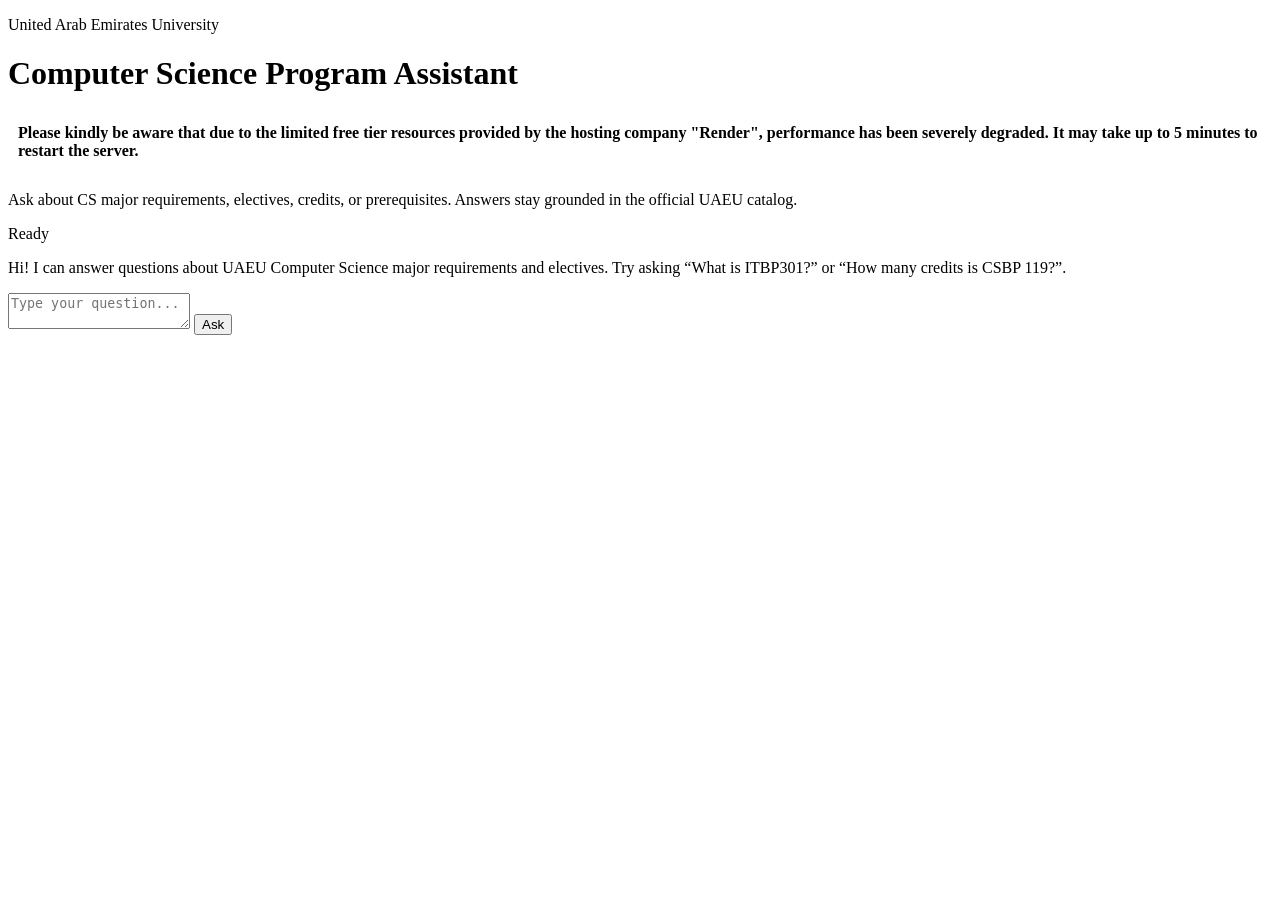
==== uaeu-cs-chatbot/uaeu_chatbot/web/index.html @ 113a8dc1 "Fix bug" ====
<!DOCTYPE html>
<html lang="en">

<head>
  <meta charset="UTF-8" />
  <meta name="viewport" content="width=device-width, initial-scale=1.0" />
  <title>UAEU CS Chatbot</title>
  <link rel="preconnect" href="https://fonts.googleapis.com" />
  <link rel="preconnect" href="https://fonts.gstatic.com" crossorigin />
  <link href="https://fonts.googleapis.com/css2?family=Inter:wght@400;500;600&display=swap" rel="stylesheet" />
  <link rel="stylesheet" href="./web/styles.css" />
</head>

<body>
  <div class="page">
    <header class="hero">
      <div>
        <p class="eyebrow">United Arab Emirates University</p>
        <h1>Computer Science Program Assistant</h1>
        <h4 style="padding: 10px;">
          Please kindly be aware that due to the limited free tier resources provided by the hosting company "Render",
          performance has been
          severely degraded. It may take up to 5 minutes to restart the server.
        </h4>
        <p class="tagline">
          Ask about CS major requirements, electives, credits, or prerequisites. Answers stay grounded in the official
          UAEU catalog.
        </p>
      </div>
      <div class="status" id="status-pill">Ready</div>
    </header>

    <main class="chat-card">
      <div id="messages" class="messages">
        <div class="message assistant">
          <p>Hi! I can answer questions about UAEU Computer Science major requirements and electives. Try asking “What
            is ITBP301?” or “How many credits is CSBP 119?”.</p>
        </div>
      </div>

      <form id="chat-form" class="chat-form">
        <textarea id="question" name="question" rows="2" placeholder="Type your question..." required></textarea>
        <button type="submit" id="submit-btn">Ask</button>
      </form>
    </main>
  </div>

  <script>
    const form = document.getElementById("chat-form");
    const questionInput = document.getElementById("question");
    const messages = document.getElementById("messages");
    const statusPill = document.getElementById("status-pill");
    const submitBtn = document.getElementById("submit-btn");

    const appendMessage = (role, text) => {
      const wrapper = document.createElement("div");
      wrapper.classList.add("message", role);
      const paragraph = document.createElement("p");
      paragraph.innerText = text;
      wrapper.appendChild(paragraph);
      messages.appendChild(wrapper);
      messages.scrollTop = messages.scrollHeight;
    };

    form.addEventListener("submit", async (event) => {
      event.preventDefault();
      const question = questionInput.value.trim();
      if (!question) return;

      appendMessage("user", question);
      questionInput.value = "";
      submitBtn.disabled = true;
      statusPill.innerText = "Thinking…";
      statusPill.classList.add("busy");

      try {
        const response = await fetch("https://machine-learning-project-production-a94b.up.railway.app/ask", {
          method: "POST",
          headers: { "Content-Type": "application/json" },
          body: JSON.stringify({ question })
        });

        if (!response.ok) {
          const payload = await response.json();
          throw new Error(payload.detail || "Request failed");
        }
        const payload = await response.json();
        appendMessage("assistant", payload.answer);
      } catch (error) {
        appendMessage("assistant", `⚠️ ${error.message}`);
      } finally {
        submitBtn.disabled = false;
        statusPill.innerText = "Ready";
        statusPill.classList.remove("busy");
      }
    });
  </script>
</body>

</html>
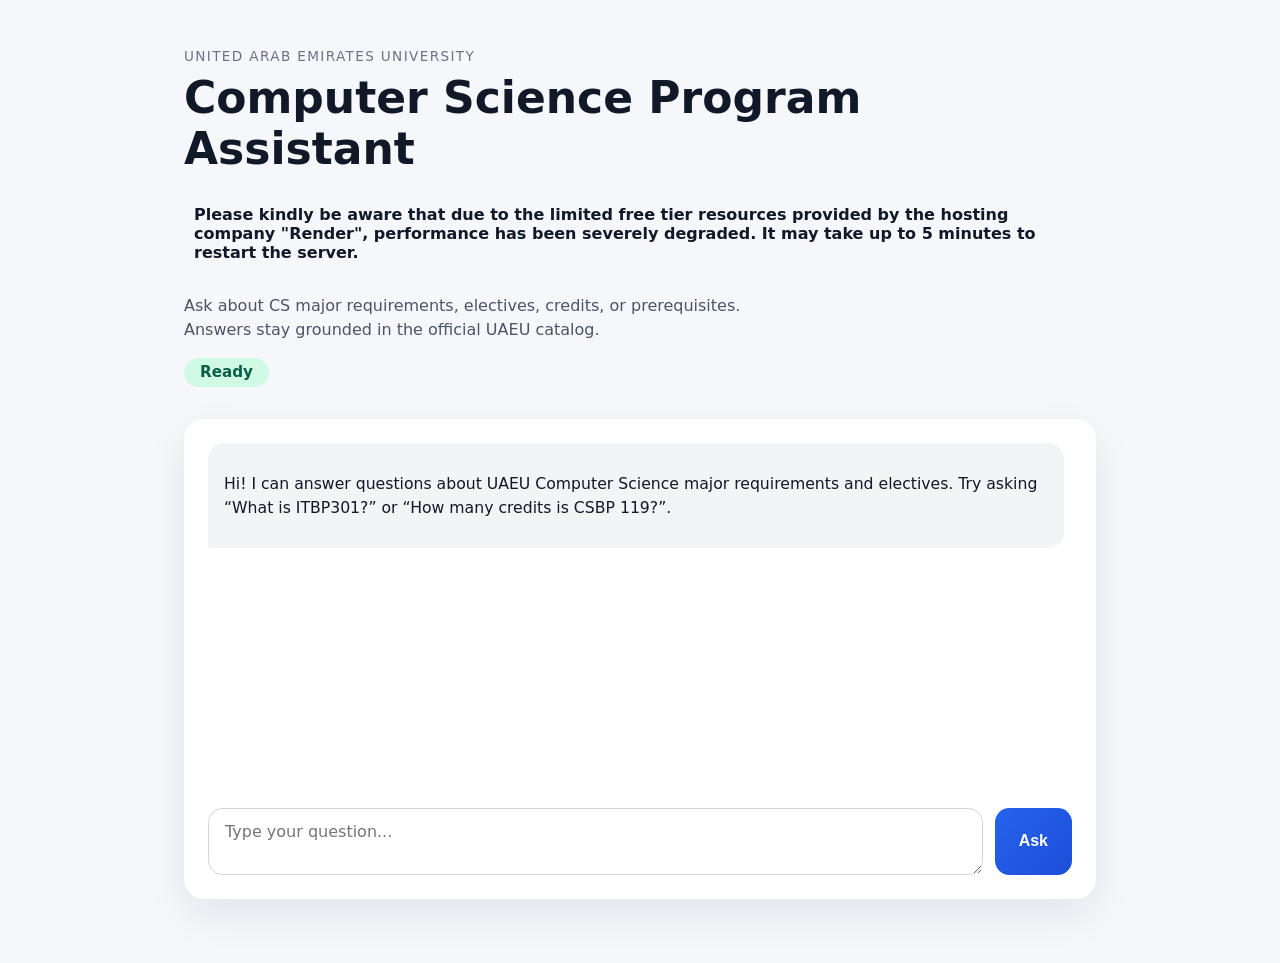
==== commit 0e9c916a: "Fix css href" ====
--- a/uaeu-cs-chatbot/uaeu_chatbot/web/index.html
+++ b/uaeu-cs-chatbot/uaeu_chatbot/web/index.html
@@ -8,7 +8,7 @@
   <link rel="preconnect" href="https://fonts.googleapis.com" />
   <link rel="preconnect" href="https://fonts.gstatic.com" crossorigin />
   <link href="https://fonts.googleapis.com/css2?family=Inter:wght@400;500;600&display=swap" rel="stylesheet" />
-  <link rel="stylesheet" href="./web/styles.css" />
+  <link rel="stylesheet" href="./styles.css" />
 </head>
 
 <body>
--- a/uaeu-cs-chatbot/uaeu_chatbot/web/styles.css
+++ b/uaeu-cs-chatbot/uaeu_chatbot/web/styles.css
@@ -0,0 +1,161 @@
+:root {
+  color-scheme: light;
+  font-family: "Inter", system-ui, -apple-system, BlinkMacSystemFont, "Segoe UI", sans-serif;
+  background-color: #f5f7fb;
+  color: #111827;
+}
+
+* {
+  box-sizing: border-box;
+}
+
+body {
+  margin: 0;
+  min-height: 100vh;
+}
+
+.page {
+  max-width: 960px;
+  margin: 0 auto;
+  padding: 3rem 1.5rem 4rem;
+}
+
+.hero {
+  display: flex;
+  flex-wrap: wrap;
+  justify-content: space-between;
+  gap: 1rem;
+  margin-bottom: 2rem;
+  align-items: flex-start;
+}
+
+.eyebrow {
+  text-transform: uppercase;
+  letter-spacing: 0.1em;
+  font-size: 0.85rem;
+  color: #6b7280;
+  margin: 0 0 0.5rem;
+}
+
+.hero h1 {
+  font-size: clamp(2rem, 5vw, 2.75rem);
+  margin: 0;
+  color: #111827;
+}
+
+.tagline {
+  margin: 0.75rem 0 0;
+  max-width: 620px;
+  color: #4b5563;
+  line-height: 1.5;
+}
+
+.status {
+  padding: 0.35rem 1rem;
+  border-radius: 999px;
+  background: #d1fae5;
+  color: #065f46;
+  font-weight: 600;
+  font-size: 0.95rem;
+  align-self: center;
+}
+
+.status.busy {
+  background: #fee2e2;
+  color: #b91c1c;
+}
+
+.chat-card {
+  background: #ffffff;
+  border-radius: 1.25rem;
+  box-shadow: 0 16px 40px rgba(15, 23, 42, 0.08);
+  padding: 1.5rem;
+  display: flex;
+  flex-direction: column;
+  min-height: 480px;
+}
+
+.messages {
+  flex: 1;
+  overflow-y: auto;
+  padding-right: 0.5rem;
+  margin-bottom: 1rem;
+}
+
+.message {
+  background: #f3f4f6;
+  border-radius: 1rem;
+  padding: 0.85rem 1rem;
+  margin-bottom: 0.75rem;
+  line-height: 1.5;
+  font-size: 0.98rem;
+}
+
+.message.user {
+  background: #2563eb;
+  color: #fff;
+  margin-left: auto;
+  border-bottom-right-radius: 0.2rem;
+}
+
+.message.assistant {
+  border-bottom-left-radius: 0.2rem;
+}
+
+.chat-form {
+  display: flex;
+  gap: 0.75rem;
+  flex-wrap: wrap;
+}
+
+.chat-form textarea {
+  flex: 1;
+  border-radius: 0.9rem;
+  border: 1px solid #d1d5db;
+  padding: 0.85rem 1rem;
+  font-size: 1rem;
+  resize: vertical;
+  min-height: 56px;
+  font-family: inherit;
+}
+
+.chat-form textarea:focus {
+  outline: none;
+  border-color: #2563eb;
+  box-shadow: 0 0 0 3px rgba(37, 99, 235, 0.15);
+}
+
+.chat-form button {
+  background: linear-gradient(135deg, #2563eb, #1d4ed8);
+  color: white;
+  border: none;
+  border-radius: 0.9rem;
+  padding: 0.75rem 1.5rem;
+  font-size: 1rem;
+  font-weight: 600;
+  cursor: pointer;
+  transition: opacity 0.2s ease, transform 0.1s ease;
+}
+
+.chat-form button:disabled {
+  opacity: 0.6;
+  cursor: not-allowed;
+}
+
+.chat-form button:not(:disabled):hover {
+  opacity: 0.95;
+}
+
+.chat-form button:not(:disabled):active {
+  transform: translateY(1px);
+}
+
+@media (max-width: 640px) {
+  .chat-form {
+    flex-direction: column;
+  }
+
+  .chat-form button {
+    width: 100%;
+  }
+}
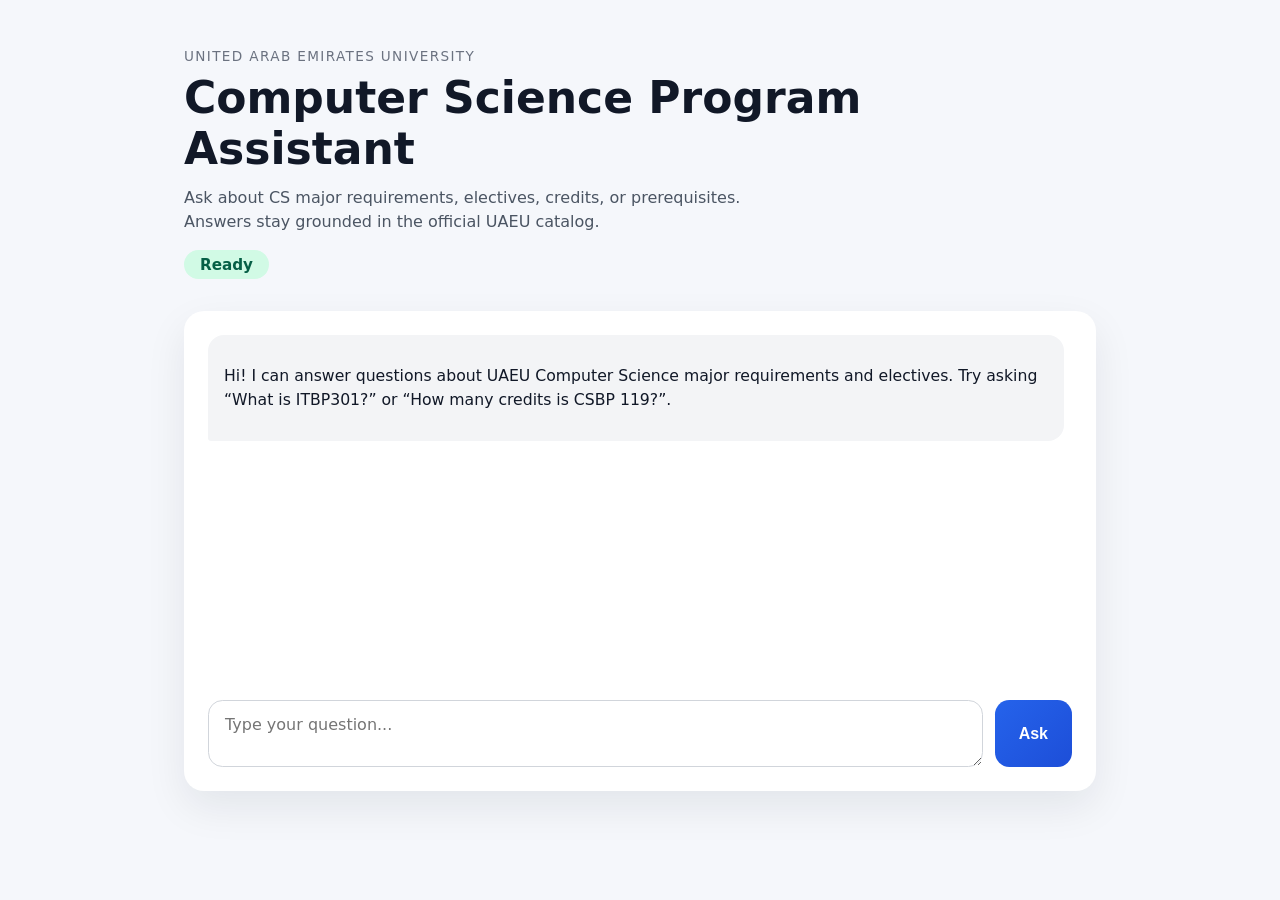
==== commit 2d19f8f4: "Remove headsup message" ====
--- a/uaeu-cs-chatbot/uaeu_chatbot/web/index.html
+++ b/uaeu-cs-chatbot/uaeu_chatbot/web/index.html
@@ -17,11 +17,11 @@
       <div>
         <p class="eyebrow">United Arab Emirates University</p>
         <h1>Computer Science Program Assistant</h1>
-        <h4 style="padding: 10px;">
+        <!-- <h4 style="padding: 10px;">
           Please kindly be aware that due to the limited free tier resources provided by the hosting company "Render",
           performance has been
           severely degraded. It may take up to 5 minutes to restart the server.
-        </h4>
+        </h4> -->
         <p class="tagline">
           Ask about CS major requirements, electives, credits, or prerequisites. Answers stay grounded in the official
           UAEU catalog.
